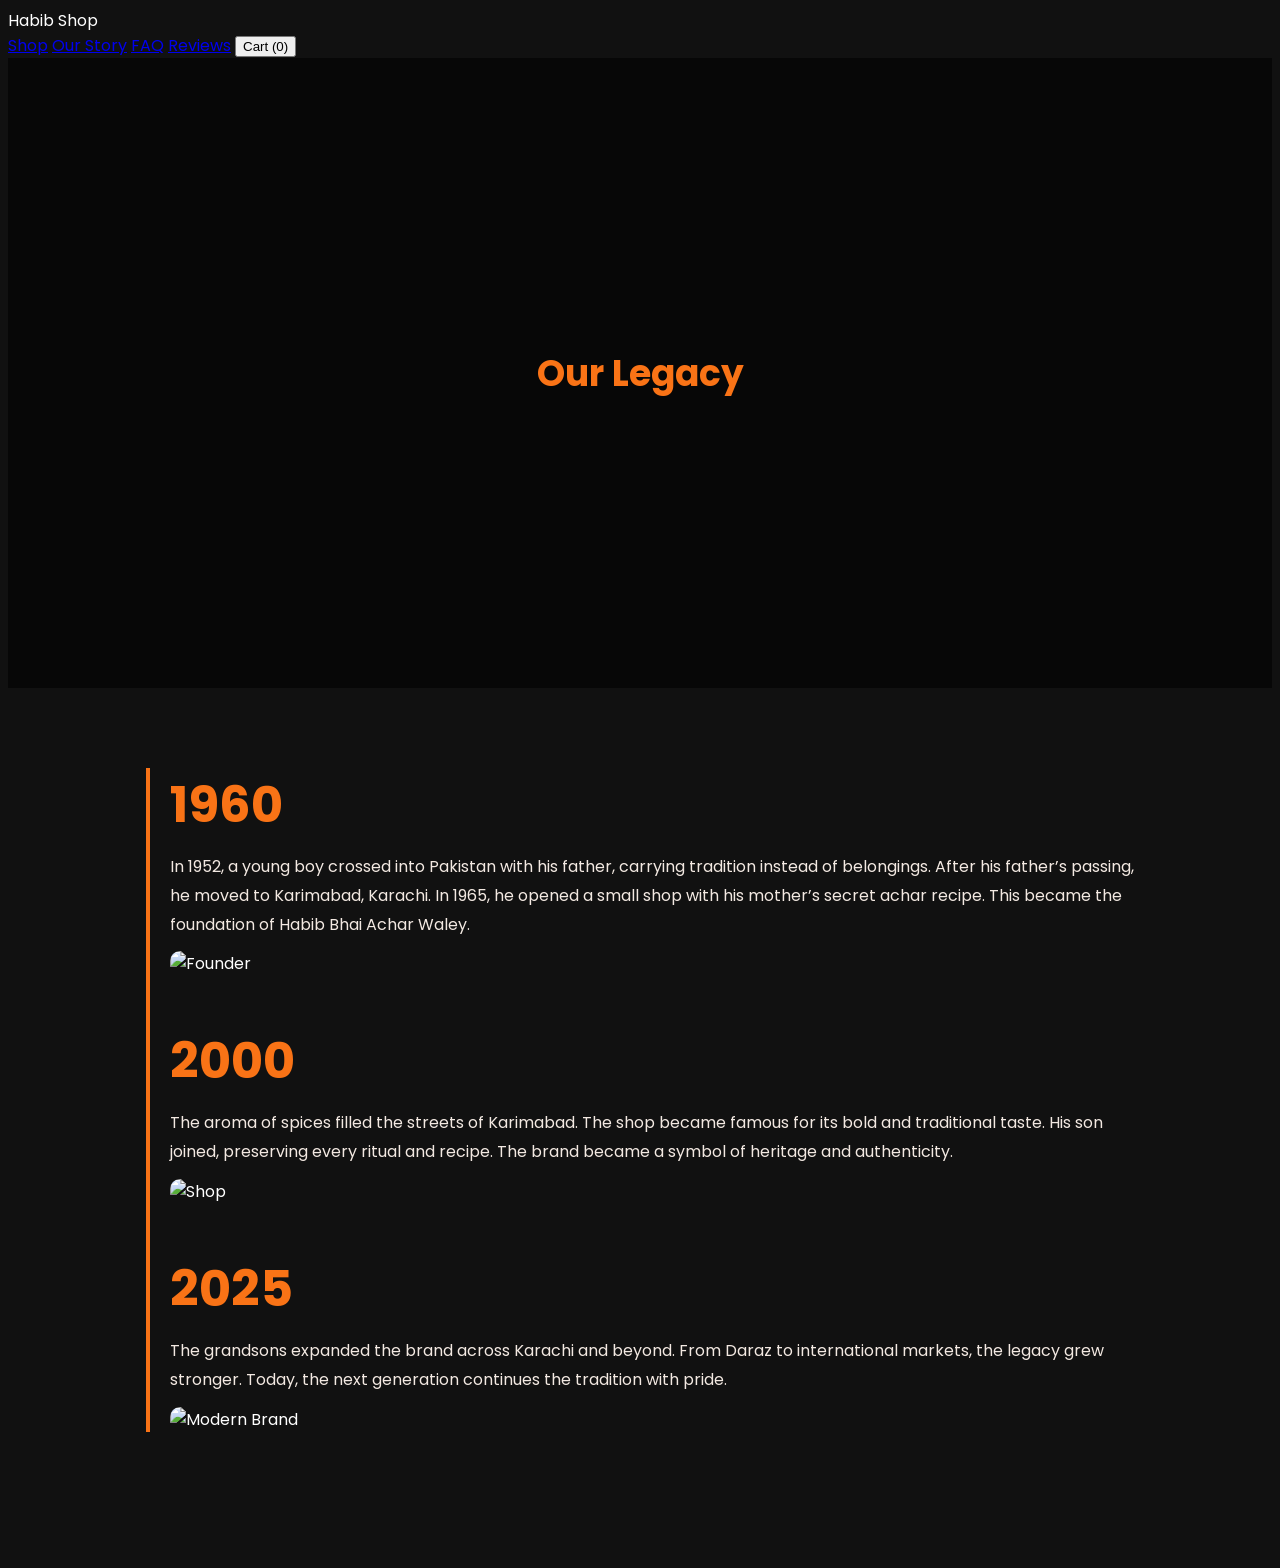
==== brand.html @ 045873b7 "Replace brand.html with the provided Brand History page (timeline) and integrate header/nav" ====
<!DOCTYPE html>
<html lang="en">
<head>
<meta charset="UTF-8">
<meta name="viewport" content="width=device-width, initial-scale=1.0">
<title>Brand History — Habib Shop</title>

<!-- Google Font -->
<link href="https://fonts.googleapis.com/css2?family=Poppins:wght@300;500;700&display=swap" rel="stylesheet">
<link rel="stylesheet" href="css/styles.css">

<style>
/* Page-specific overrides for the timeline (keeps mobile-first) */
body { background: #111; color: #fff; font-family: 'Poppins', sans-serif; }
.section { padding: 48px 6%; position: relative; }
.timeline { border-left: 4px solid #f97316; margin-left: 12px; padding-left: 20px; }
.card { margin-bottom: 48px; opacity: 0; transform: translateY(40px); transition: 700ms ease; }
.card.show { opacity: 1; transform: translateY(0); }
.year { font-size: 40px; font-weight: 700; color: #f97316; margin-bottom: 10px; }
.text { line-height: 1.8; font-size: 16px; color: #f3e9e2; }
.image { margin-top: 12px; overflow: hidden; border-radius:10px; }
.image img { width: 100%; display:block; transform: scale(1.12); transition: 900ms ease; border-radius:8px; }
.card.show img { transform: scale(1); }
.hero { height: 60vh; background: linear-gradient(rgba(0,0,0,0.6), rgba(0,0,0,0.6)), url('your-banner.jpg'); background-size: cover; display:flex; align-items:center; justify-content:center; text-align:center; }
.hero h1 { font-size: 36px; color: #f97316; margin:0; }
@media(min-width:700px){ .hero{height:70vh}.year{font-size:50px}.section{padding:80px 10%} }
</style>
</head>
<body>

<header class="topbar">
  <div class="logo">Habib Shop</div>
  <nav>
    <a href="index.html" class="nav-link">Shop</a>
    <a href="brand.html" class="nav-link">Our Story</a>
    <a href="faq.html" class="nav-link">FAQ</a>
    <a href="reviews.html" class="nav-link">Reviews</a>
    <button id="cartBtn" class="cart-btn">Cart (<span id="cartCount">0</span>)</button>
  </nav>
</header>

<!-- HERO -->
<div class="hero">
    <h1>Our Legacy</h1>
</div>

<!-- TIMELINE -->
<div class="section">
    <div class="timeline">

        <!-- 1960 -->
        <div class="card">
            <div class="year">1960</div>
            <div class="text">
                In 1952, a young boy crossed into Pakistan with his father, carrying tradition instead of belongings. 
                After his father’s passing, he moved to Karimabad, Karachi.  
                In 1965, he opened a small shop with his mother’s secret achar recipe.  
                This became the foundation of Habib Bhai Achar Waley.
            </div>
            <div class="image">
                <img src="founder.jpg" alt="Founder">
            </div>
        </div>

        <!-- 2000 -->
        <div class="card">
            <div class="year">2000</div>
            <div class="text">
                The aroma of spices filled the streets of Karimabad.  
                The shop became famous for its bold and traditional taste.  
                His son joined, preserving every ritual and recipe.  
                The brand became a symbol of heritage and authenticity.
            </div>
            <div class="image">
                <img src="shop.jpg" alt="Shop">
            </div>
        </div>

        <!-- 2025 -->
        <div class="card">
            <div class="year">2025</div>
            <div class="text">
                The grandsons expanded the brand across Karachi and beyond.  
                From Daraz to international markets, the legacy grew stronger.  
                Today, the next generation continues the tradition with pride.
            </div>
            <div class="image">
                <img src="modern.jpg" alt="Modern Brand">
            </div>
        </div>

    </div>
</div>

<script>
// SCROLL ANIMATION
const cards = document.querySelectorAll('.card');

function checkCards(){
  const trigger = window.innerHeight * 0.85;
  cards.forEach(card => {
    const top = card.getBoundingClientRect().top;
    if (top < trigger) card.classList.add('show');
  });
}

window.addEventListener('scroll', checkCards);
window.addEventListener('load', checkCards);

// Cart button opens existing cart modal if present
const cartBtn = document.getElementById('cartBtn');
if(cartBtn){cartBtn.addEventListener('click', ()=>{ const cm = document.getElementById('cartModal'); if(cm) cm.classList.remove('hidden'); }); }
</script>

</body>
</html>
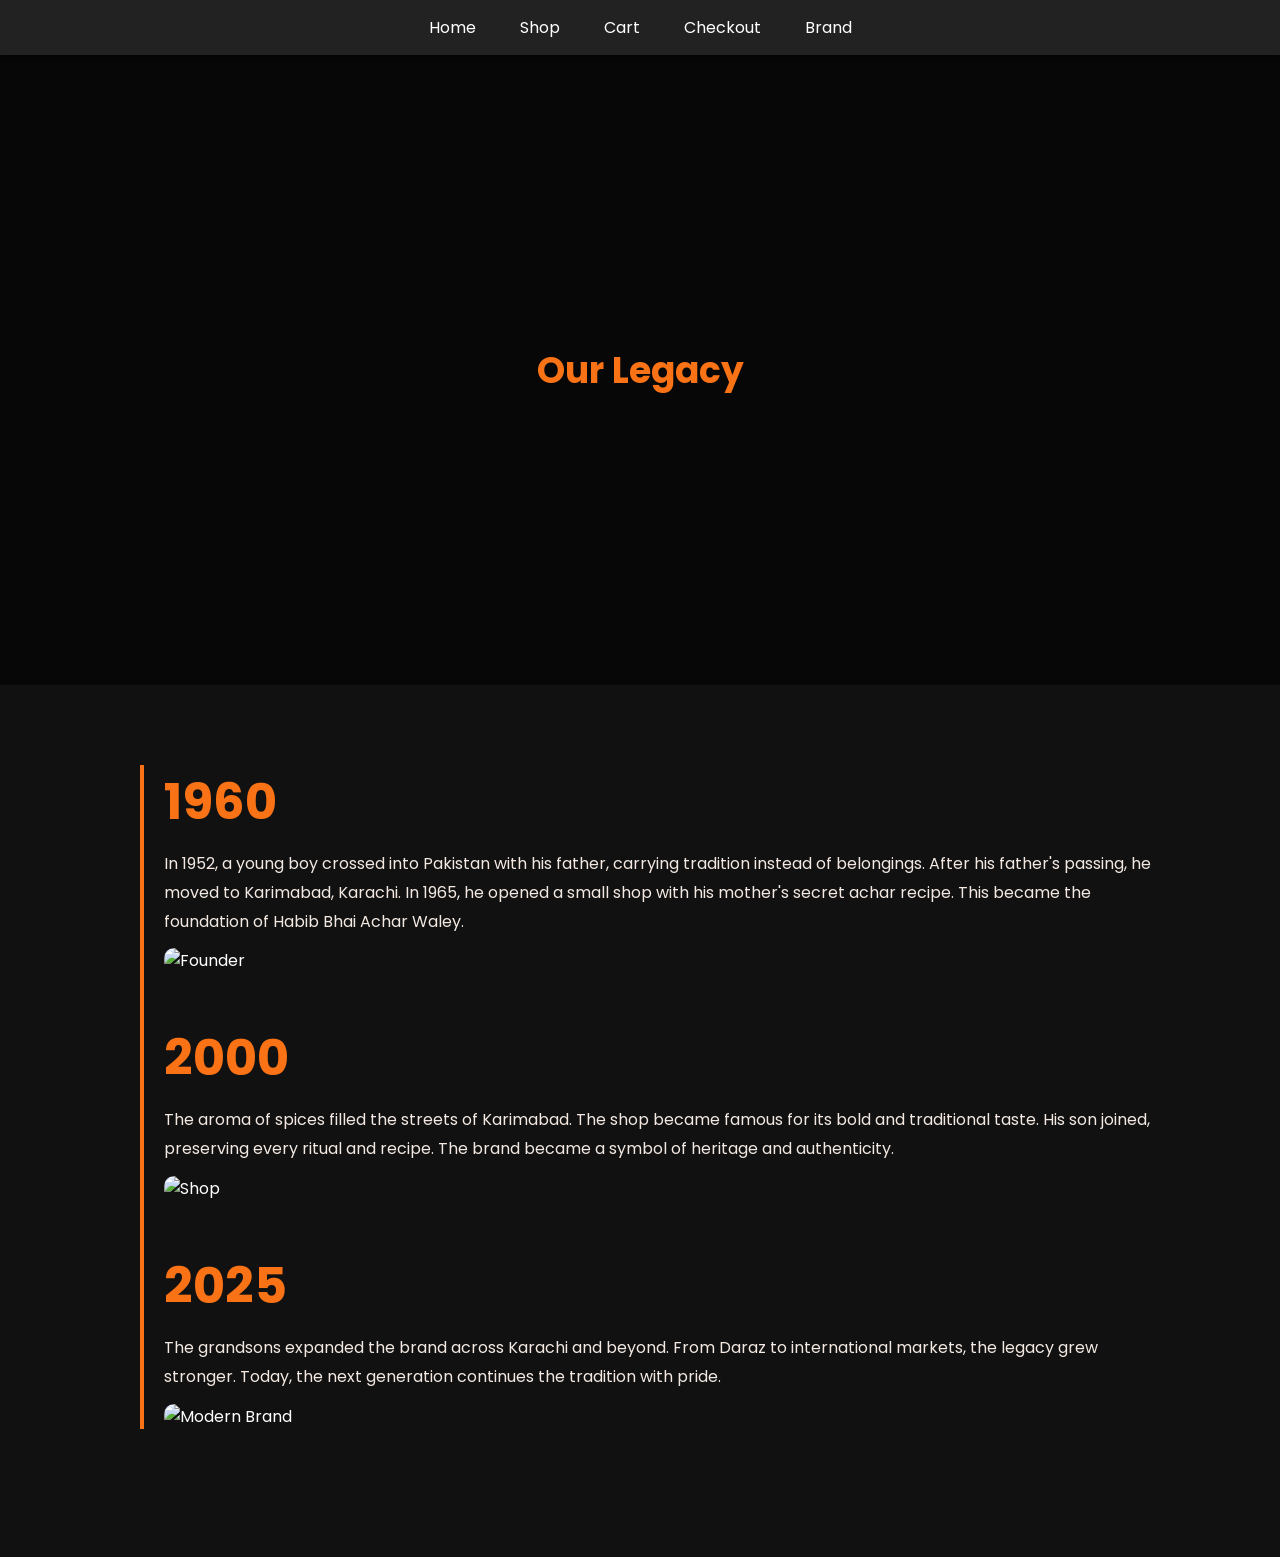
==== commit bffe0eba: "Add navigation bar to brand.html" ====
--- a/brand.html
+++ b/brand.html
@@ -11,7 +11,36 @@
 
 <style>
 /* Page-specific overrides for the timeline (keeps mobile-first) */
-body { background: #111; color: #fff; font-family: 'Poppins', sans-serif; }
+body { 
+    margin: 0;
+    background: #111; 
+    color: #fff; 
+    font-family: 'Poppins', sans-serif; 
+}
+
+/* NAVIGATION */
+nav {
+    background: #222;
+    padding: 15px 0;
+    text-align: center;
+    position: sticky;
+    top: 0;
+    z-index: 100;
+    box-shadow: 0 2px 5px rgba(0,0,0,0.5);
+}
+
+nav a {
+    color: white;
+    text-decoration: none;
+    margin: 0 20px;
+    font-size: 16px;
+    transition: 0.3s;
+}
+
+nav a:hover {
+    color: orange;
+}
+
 .section { padding: 48px 6%; position: relative; }
 .timeline { border-left: 4px solid #f97316; margin-left: 12px; padding-left: 20px; }
 .card { margin-bottom: 48px; opacity: 0; transform: translateY(40px); transition: 700ms ease; }
@@ -21,23 +50,20 @@
 .image { margin-top: 12px; overflow: hidden; border-radius:10px; }
 .image img { width: 100%; display:block; transform: scale(1.12); transition: 900ms ease; border-radius:8px; }
 .card.show img { transform: scale(1); }
-.hero { height: 60vh; background: linear-gradient(rgba(0,0,0,0.6), rgba(0,0,0,0.6)), url('your-banner.jpg'); background-size: cover; display:flex; align-items:center; justify-content:center; text-align:center; }
+.hero { height: 60vh; background: linear-gradient(rgba(0,0,0,0.6), rgba(0,0,0,0.6)), url('your-banner.jpg'); background-size: cover; display:flex; align-items:center; justify-content:center; }
 .hero h1 { font-size: 36px; color: #f97316; margin:0; }
 @media(min-width:700px){ .hero{height:70vh}.year{font-size:50px}.section{padding:80px 10%} }
 </style>
 </head>
 <body>
 
-<header class="topbar">
-  <div class="logo">Habib Shop</div>
-  <nav>
-    <a href="index.html" class="nav-link">Shop</a>
-    <a href="brand.html" class="nav-link">Our Story</a>
-    <a href="faq.html" class="nav-link">FAQ</a>
-    <a href="reviews.html" class="nav-link">Reviews</a>
-    <button id="cartBtn" class="cart-btn">Cart (<span id="cartCount">0</span>)</button>
-  </nav>
-</header>
+<nav>
+  <a href="index.html">Home</a>
+  <a href="shop.html">Shop</a>
+  <a href="cart.html">Cart</a>
+  <a href="checkout.html">Checkout</a>
+  <a href="brand.html">Brand</a>
+</nav>
 
 <!-- HERO -->
 <div class="hero">
@@ -53,8 +79,8 @@
             <div class="year">1960</div>
             <div class="text">
                 In 1952, a young boy crossed into Pakistan with his father, carrying tradition instead of belongings. 
-                After his father’s passing, he moved to Karimabad, Karachi.  
-                In 1965, he opened a small shop with his mother’s secret achar recipe.  
+                After his father's passing, he moved to Karimabad, Karachi.  
+                In 1965, he opened a small shop with his mother's secret achar recipe.  
                 This became the foundation of Habib Bhai Achar Waley.
             </div>
             <div class="image">
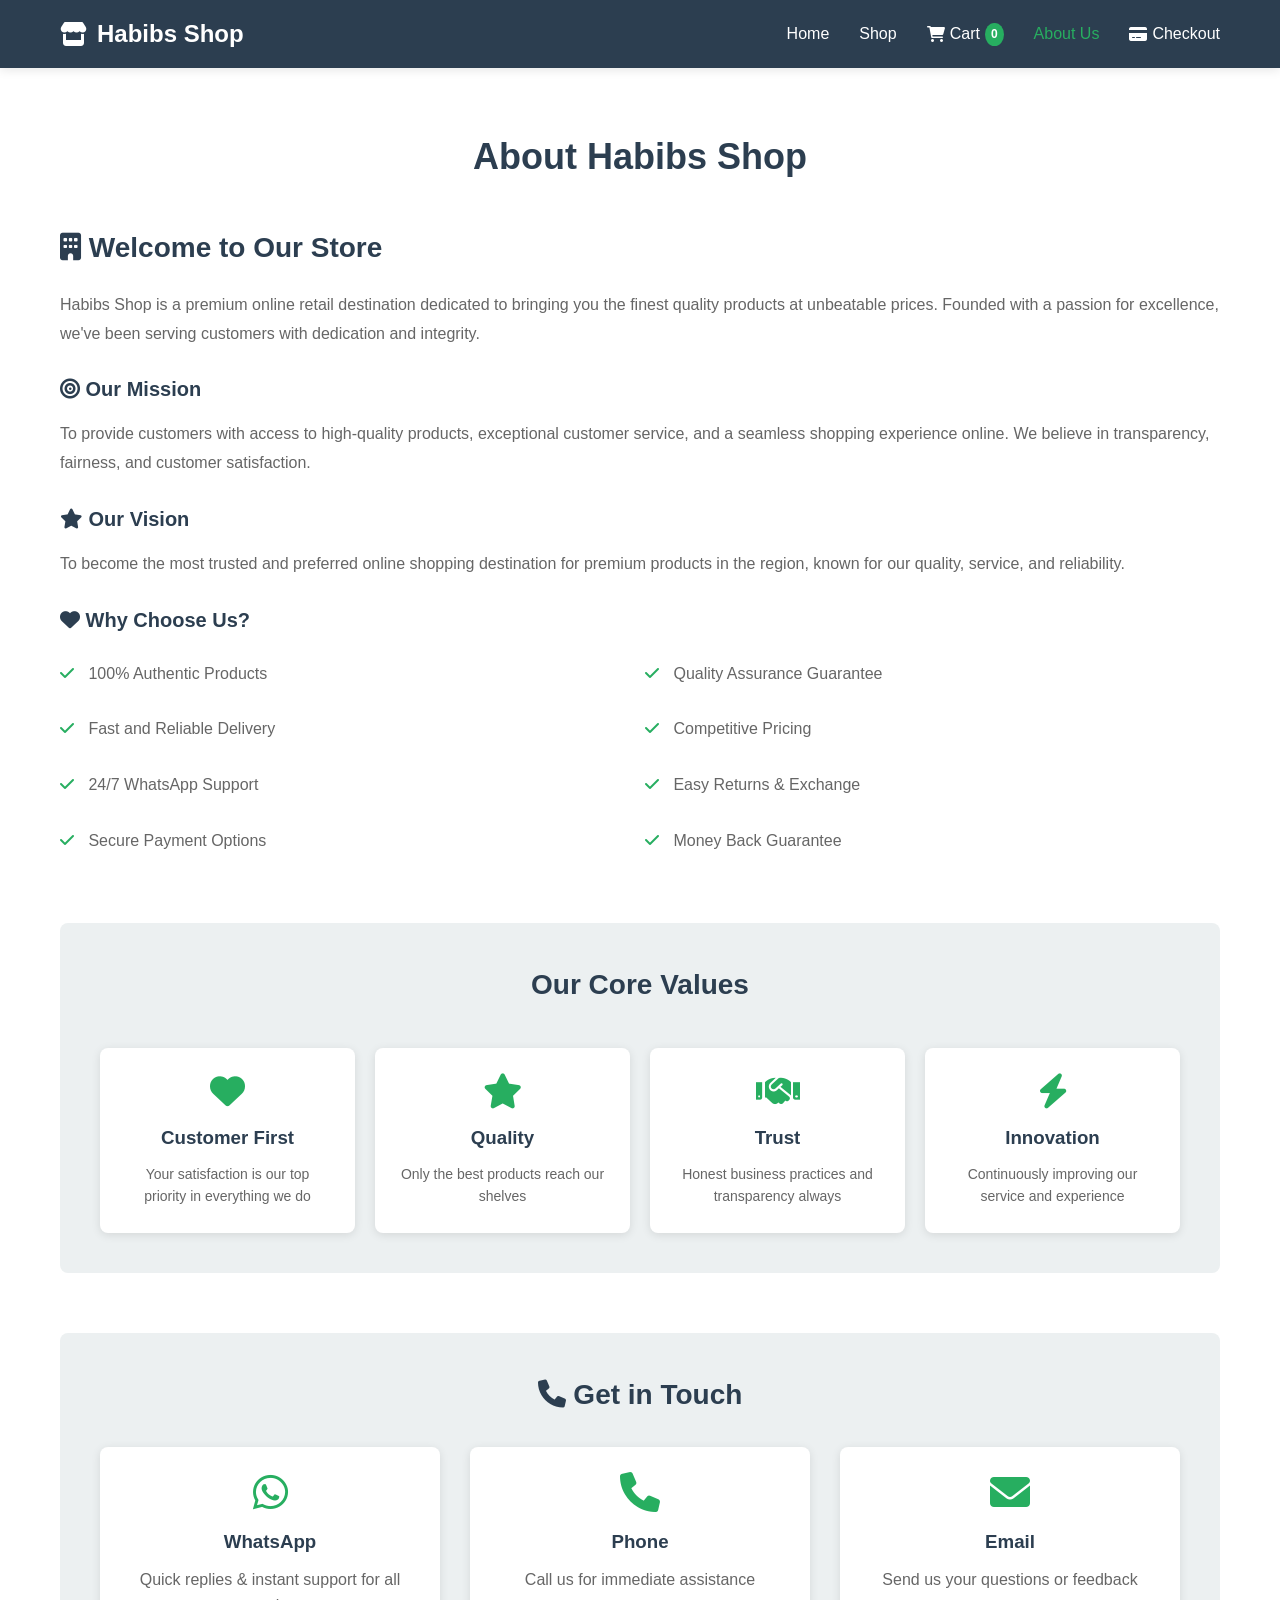
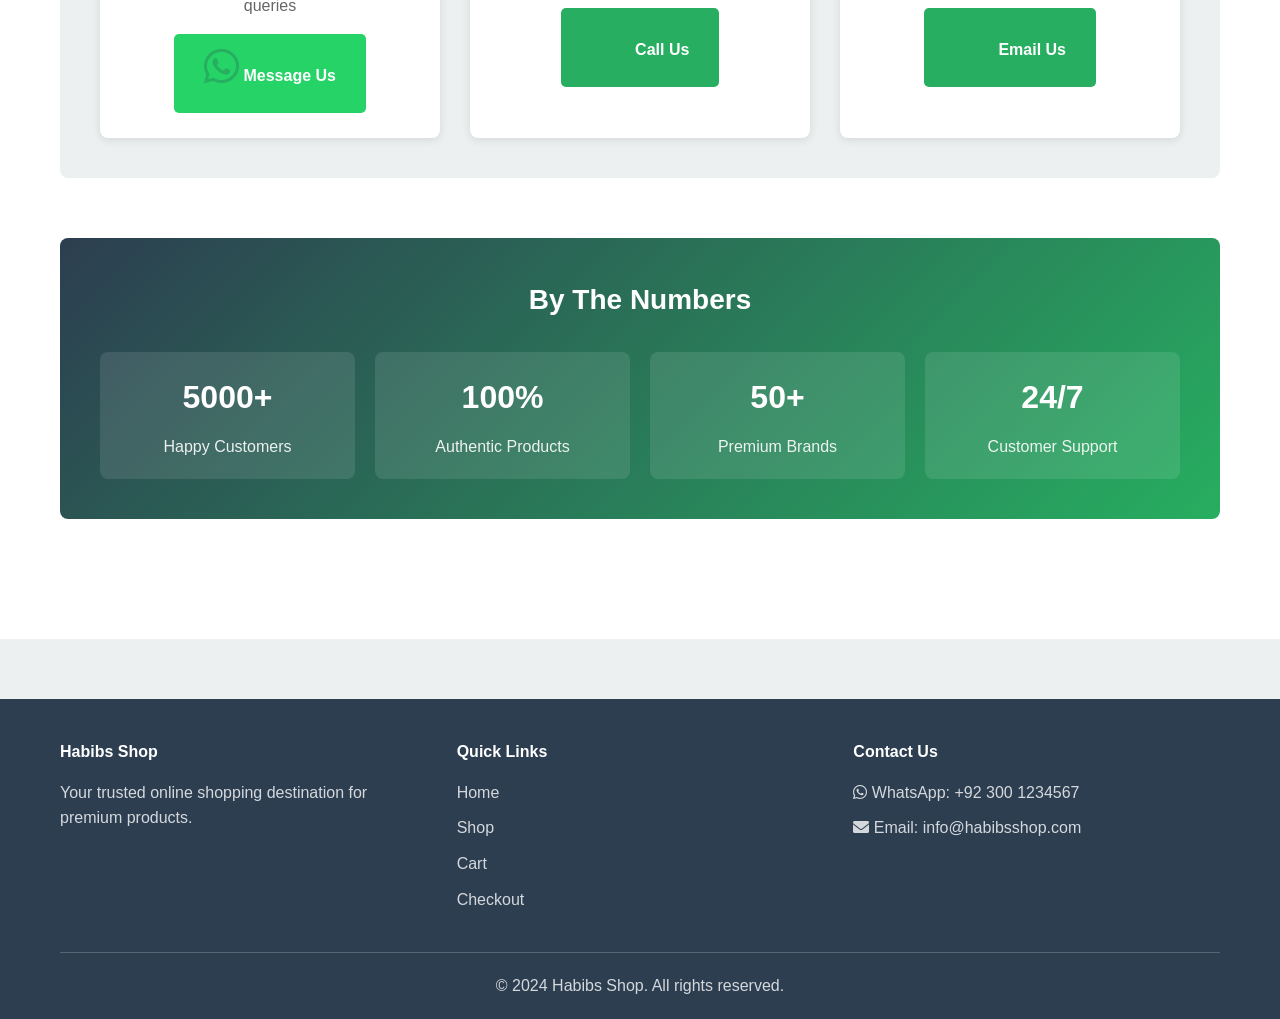
==== commit cf566ee6: "Redesigned complete website with professional styling, WhatsApp integration, and full shopping funct" ====
--- a/brand.html
+++ b/brand.html
@@ -1,142 +1,172 @@
 <!DOCTYPE html>
 <html lang="en">
 <head>
-<meta charset="UTF-8">
-<meta name="viewport" content="width=device-width, initial-scale=1.0">
-<title>Brand History — Habib Shop</title>
-
-<!-- Google Font -->
-<link href="https://fonts.googleapis.com/css2?family=Poppins:wght@300;500;700&display=swap" rel="stylesheet">
-<link rel="stylesheet" href="css/styles.css">
-
-<style>
-/* Page-specific overrides for the timeline (keeps mobile-first) */
-body { 
-    margin: 0;
-    background: #111; 
-    color: #fff; 
-    font-family: 'Poppins', sans-serif; 
-}
-
-/* NAVIGATION */
-nav {
-    background: #222;
-    padding: 15px 0;
-    text-align: center;
-    position: sticky;
-    top: 0;
-    z-index: 100;
-    box-shadow: 0 2px 5px rgba(0,0,0,0.5);
-}
-
-nav a {
-    color: white;
-    text-decoration: none;
-    margin: 0 20px;
-    font-size: 16px;
-    transition: 0.3s;
-}
-
-nav a:hover {
-    color: orange;
-}
-
-.section { padding: 48px 6%; position: relative; }
-.timeline { border-left: 4px solid #f97316; margin-left: 12px; padding-left: 20px; }
-.card { margin-bottom: 48px; opacity: 0; transform: translateY(40px); transition: 700ms ease; }
-.card.show { opacity: 1; transform: translateY(0); }
-.year { font-size: 40px; font-weight: 700; color: #f97316; margin-bottom: 10px; }
-.text { line-height: 1.8; font-size: 16px; color: #f3e9e2; }
-.image { margin-top: 12px; overflow: hidden; border-radius:10px; }
-.image img { width: 100%; display:block; transform: scale(1.12); transition: 900ms ease; border-radius:8px; }
-.card.show img { transform: scale(1); }
-.hero { height: 60vh; background: linear-gradient(rgba(0,0,0,0.6), rgba(0,0,0,0.6)), url('your-banner.jpg'); background-size: cover; display:flex; align-items:center; justify-content:center; }
-.hero h1 { font-size: 36px; color: #f97316; margin:0; }
-@media(min-width:700px){ .hero{height:70vh}.year{font-size:50px}.section{padding:80px 10%} }
-</style>
+    <meta charset="UTF-8">
+    <meta name="viewport" content="width=device-width, initial-scale=1.0">
+    <title>About Us - Habibs Shop</title>
+    <link rel="stylesheet" href="styles.css">
+    <link rel="stylesheet" href="https://cdnjs.cloudflare.com/ajax/libs/font-awesome/6.0.0/css/all.min.css">
 </head>
 <body>
-
-<nav>
-  <a href="index.html">Home</a>
-  <a href="shop.html">Shop</a>
-  <a href="cart.html">Cart</a>
-  <a href="checkout.html">Checkout</a>
-  <a href="brand.html">Brand</a>
-</nav>
-
-<!-- HERO -->
-<div class="hero">
-    <h1>Our Legacy</h1>
-</div>
-
-<!-- TIMELINE -->
-<div class="section">
-    <div class="timeline">
-
-        <!-- 1960 -->
-        <div class="card">
-            <div class="year">1960</div>
-            <div class="text">
-                In 1952, a young boy crossed into Pakistan with his father, carrying tradition instead of belongings. 
-                After his father's passing, he moved to Karimabad, Karachi.  
-                In 1965, he opened a small shop with his mother's secret achar recipe.  
-                This became the foundation of Habib Bhai Achar Waley.
-            </div>
-            <div class="image">
-                <img src="founder.jpg" alt="Founder">
+    <!-- Navigation -->
+    <nav class="navbar">
+        <div class="container">
+            <div class="nav-wrapper">
+                <div class="logo">
+                    <i class="fas fa-store"></i> Habibs Shop
+                </div>
+                <ul class="nav-menu">
+                    <li><a href="index.html">Home</a></li>
+                    <li><a href="shop.html">Shop</a></li>
+                    <li><a href="cart.html"><i class="fas fa-shopping-cart"></i> Cart <span id="cart-count" class="cart-badge">0</span></a></li>
+                    <li><a href="brand.html" class="active">About Us</a></li>
+                    <li><a href="checkout.html"><i class="fas fa-credit-card"></i> Checkout</a></li>
+                </ul>
+                <div class="hamburger">
+                    <span></span>
+                    <span></span>
+                    <span></span>
+                </div>
             </div>
         </div>
+    </nav>
 
-        <!-- 2000 -->
-        <div class="card">
-            <div class="year">2000</div>
-            <div class="text">
-                The aroma of spices filled the streets of Karimabad.  
-                The shop became famous for its bold and traditional taste.  
-                His son joined, preserving every ritual and recipe.  
-                The brand became a symbol of heritage and authenticity.
+    <!-- About Section -->
+    <section class="about">
+        <div class="container">
+            <h1>About Habibs Shop</h1>
+            
+            <div class="about-content">
+                <div class="about-text">
+                    <h2><i class="fas fa-building"></i> Welcome to Our Store</h2>
+                    <p>Habibs Shop is a premium online retail destination dedicated to bringing you the finest quality products at unbeatable prices. Founded with a passion for excellence, we've been serving customers with dedication and integrity.</p>
+                    
+                    <h3><i class="fas fa-bullseye"></i> Our Mission</h3>
+                    <p>To provide customers with access to high-quality products, exceptional customer service, and a seamless shopping experience online. We believe in transparency, fairness, and customer satisfaction.</p>
+                    
+                    <h3><i class="fas fa-star"></i> Our Vision</h3>
+                    <p>To become the most trusted and preferred online shopping destination for premium products in the region, known for our quality, service, and reliability.</p>
+                    
+                    <h3><i class="fas fa-heart"></i> Why Choose Us?</h3>
+                    <ul class="about-list">
+                        <li><i class="fas fa-check"></i> 100% Authentic Products</li>
+                        <li><i class="fas fa-check"></i> Quality Assurance Guarantee</li>
+                        <li><i class="fas fa-check"></i> Fast and Reliable Delivery</li>
+                        <li><i class="fas fa-check"></i> Competitive Pricing</li>
+                        <li><i class="fas fa-check"></i> 24/7 WhatsApp Support</li>
+                        <li><i class="fas fa-check"></i> Easy Returns & Exchange</li>
+                        <li><i class="fas fa-check"></i> Secure Payment Options</li>
+                        <li><i class="fas fa-check"></i> Money Back Guarantee</li>
+                    </ul>
+                </div>
             </div>
-            <div class="image">
-                <img src="shop.jpg" alt="Shop">
+
+            <!-- Values Section -->
+            <div class="values-section">
+                <h2>Our Core Values</h2>
+                <div class="values-grid">
+                    <div class="value-card">
+                        <i class="fas fa-heart"></i>
+                        <h3>Customer First</h3>
+                        <p>Your satisfaction is our top priority in everything we do</p>
+                    </div>
+                    <div class="value-card">
+                        <i class="fas fa-star"></i>
+                        <h3>Quality</h3>
+                        <p>Only the best products reach our shelves</p>
+                    </div>
+                    <div class="value-card">
+                        <i class="fas fa-handshake"></i>
+                        <h3>Trust</h3>
+                        <p>Honest business practices and transparency always</p>
+                    </div>
+                    <div class="value-card">
+                        <i class="fas fa-bolt"></i>
+                        <h3>Innovation</h3>
+                        <p>Continuously improving our service and experience</p>
+                    </div>
+                </div>
+            </div>
+
+            <!-- Contact Section -->
+            <div class="contact-section">
+                <h2><i class="fas fa-phone"></i> Get in Touch</h2>
+                <div class="contact-grid">
+                    <div class="contact-card">
+                        <i class="fab fa-whatsapp"></i>
+                        <h3>WhatsApp</h3>
+                        <p>Quick replies & instant support for all queries</p>
+                        <a href="https://wa.me/923001234567" target="_blank" class="btn btn-whatsapp"><i class="fab fa-whatsapp"></i> Message Us</a>
+                    </div>
+                    <div class="contact-card">
+                        <i class="fas fa-phone"></i>
+                        <h3>Phone</h3>
+                        <p>Call us for immediate assistance</p>
+                        <a href="tel:+923001234567" class="btn btn-primary"><i class="fas fa-phone"></i> Call Us</a>
+                    </div>
+                    <div class="contact-card">
+                        <i class="fas fa-envelope"></i>
+                        <h3>Email</h3>
+                        <p>Send us your questions or feedback</p>
+                        <a href="mailto:info@habibsshop.com" class="btn btn-primary"><i class="fas fa-envelope"></i> Email Us</a>
+                    </div>
+                </div>
+            </div>
+
+            <!-- Stats Section -->
+            <div class="stats-section">
+                <h2>By The Numbers</h2>
+                <div class="stats-grid">
+                    <div class="stat-card">
+                        <div class="stat-number">5000+</div>
+                        <div class="stat-label">Happy Customers</div>
+                    </div>
+                    <div class="stat-card">
+                        <div class="stat-number">100%</div>
+                        <div class="stat-label">Authentic Products</div>
+                    </div>
+                    <div class="stat-card">
+                        <div class="stat-number">50+</div>
+                        <div class="stat-label">Premium Brands</div>
+                    </div>
+                    <div class="stat-card">
+                        <div class="stat-number">24/7</div>
+                        <div class="stat-label">Customer Support</div>
+                    </div>
+                </div>
             </div>
         </div>
+    </section>
 
-        <!-- 2025 -->
-        <div class="card">
-            <div class="year">2025</div>
-            <div class="text">
-                The grandsons expanded the brand across Karachi and beyond.  
-                From Daraz to international markets, the legacy grew stronger.  
-                Today, the next generation continues the tradition with pride.
+    <!-- Footer -->
+    <footer class="footer">
+        <div class="container">
+            <div class="footer-content">
+                <div class="footer-section">
+                    <h4>Habibs Shop</h4>
+                    <p>Your trusted online shopping destination for premium products.</p>
+                </div>
+                <div class="footer-section">
+                    <h4>Quick Links</h4>
+                    <ul>
+                        <li><a href="index.html">Home</a></li>
+                        <li><a href="shop.html">Shop</a></li>
+                        <li><a href="cart.html">Cart</a></li>
+                        <li><a href="checkout.html">Checkout</a></li>
+                    </ul>
+                </div>
+                <div class="footer-section">
+                    <h4>Contact Us</h4>
+                    <p><i class="fab fa-whatsapp"></i> <a href="https://wa.me/923001234567" target="_blank">WhatsApp: +92 300 1234567</a></p>
+                    <p><i class="fas fa-envelope"></i> <a href="mailto:info@habibsshop.com">Email: info@habibsshop.com</a></p>
+                </div>
             </div>
-            <div class="image">
-                <img src="modern.jpg" alt="Modern Brand">
+            <div class="footer-bottom">
+                <p>&copy; 2024 Habibs Shop. All rights reserved.</p>
             </div>
         </div>
+    </footer>
 
-    </div>
-</div>
-
-<script>
-// SCROLL ANIMATION
-const cards = document.querySelectorAll('.card');
-
-function checkCards(){
-  const trigger = window.innerHeight * 0.85;
-  cards.forEach(card => {
-    const top = card.getBoundingClientRect().top;
-    if (top < trigger) card.classList.add('show');
-  });
-}
-
-window.addEventListener('scroll', checkCards);
-window.addEventListener('load', checkCards);
-
-// Cart button opens existing cart modal if present
-const cartBtn = document.getElementById('cartBtn');
-if(cartBtn){cartBtn.addEventListener('click', ()=>{ const cm = document.getElementById('cartModal'); if(cm) cm.classList.remove('hidden'); }); }
-</script>
-
+    <script src="script.js"></script>
 </body>
-</html>
+</html>
--- a/styles.css
+++ b/styles.css
@@ -0,0 +1,1084 @@
+/* Root Variables */
+:root {
+    --primary-color: #2c3e50;
+    --accent-color: #27ae60;
+    --whatsapp-color: #25d366;
+    --text-color: #333;
+    --light-bg: #ecf0f1;
+    --white: #fff;
+    --border-color: #bdc3c7;
+    --shadow: 0 2px 10px rgba(0,0,0,0.1);
+    --shadow-heavy: 0 5px 20px rgba(0,0,0,0.15);
+}
+
+/* Reset */
+* {
+    margin: 0;
+    padding: 0;
+    box-sizing: border-box;
+}
+
+body {
+    font-family: 'Segoe UI', Tahoma, Geneva, Verdana, sans-serif;
+    color: var(--text-color);
+    background-color: var(--light-bg);
+    line-height: 1.6;
+}
+
+.container {
+    max-width: 1200px;
+    margin: 0 auto;
+    padding: 0 20px;
+}
+
+/* Navigation */
+.navbar {
+    background: var(--primary-color);
+    color: var(--white);
+    padding: 15px 0;
+    position: sticky;
+    top: 0;
+    z-index: 100;
+    box-shadow: var(--shadow);
+}
+
+.nav-wrapper {
+    display: flex;
+    justify-content: space-between;
+    align-items: center;
+}
+
+.logo {
+    font-size: 24px;
+    font-weight: bold;
+    display: flex;
+    align-items: center;
+    gap: 10px;
+}
+
+.nav-menu {
+    display: flex;
+    list-style: none;
+    gap: 30px;
+}
+
+.nav-menu a {
+    color: var(--white);
+    text-decoration: none;
+    transition: all 0.3s ease;
+    display: flex;
+    align-items: center;
+    gap: 5px;
+}
+
+.nav-menu a:hover,
+.nav-menu a.active {
+    color: var(--accent-color);
+}
+
+.cart-badge {
+    background: var(--accent-color);
+    color: var(--white);
+    border-radius: 50%;
+    padding: 2px 6px;
+    font-size: 12px;
+    font-weight: bold;
+}
+
+.hamburger {
+    display: none;
+    flex-direction: column;
+    cursor: pointer;
+}
+
+.hamburger span {
+    width: 25px;
+    height: 3px;
+    background: var(--white);
+    margin: 5px 0;
+    transition: all 0.3s ease;
+}
+
+/* Hero Section */
+.hero {
+    background: linear-gradient(135deg, var(--primary-color) 0%, var(--accent-color) 100%);
+    color: var(--white);
+    padding: 100px 20px;
+    text-align: center;
+}
+
+.hero-content h1 {
+    font-size: 48px;
+    margin-bottom: 20px;
+}
+
+.hero-content p {
+    font-size: 20px;
+    margin-bottom: 30px;
+    opacity: 0.9;
+}
+
+/* Buttons */
+.btn {
+    display: inline-block;
+    padding: 12px 30px;
+    border-radius: 5px;
+    text-decoration: none;
+    font-weight: 600;
+    transition: all 0.3s ease;
+    border: none;
+    cursor: pointer;
+    font-size: 16px;
+}
+
+.btn-primary {
+    background: var(--accent-color);
+    color: var(--white);
+}
+
+.btn-primary:hover {
+    background: #229954;
+    transform: translateY(-2px);
+    box-shadow: var(--shadow-heavy);
+}
+
+.btn-whatsapp {
+    background: var(--whatsapp-color);
+    color: var(--white);
+}
+
+.btn-whatsapp:hover {
+    background: #20ba5a;
+    transform: translateY(-2px);
+    box-shadow: var(--shadow-heavy);
+}
+
+.btn-secondary {
+    background: var(--border-color);
+    color: var(--text-color);
+}
+
+.btn-secondary:hover {
+    background: #a8adb5;
+}
+
+.btn-block {
+    width: 100%;
+    display: block;
+    margin-bottom: 10px;
+}
+
+/* CTA Section */
+.cta-section {
+    background: linear-gradient(135deg, var(--accent-color) 0%, #20ba5a 100%);
+    color: var(--white);
+    padding: 60px 20px;
+    text-align: center;
+    margin: 40px 0;
+}
+
+.cta-content h2 {
+    font-size: 36px;
+    margin-bottom: 15px;
+}
+
+.cta-content p {
+    font-size: 18px;
+    margin-bottom: 30px;
+    opacity: 0.9;
+}
+
+.cta-buttons {
+    display: flex;
+    gap: 15px;
+    justify-content: center;
+    flex-wrap: wrap;
+}
+
+/* Featured Products */
+.featured {
+    padding: 60px 20px;
+    background: var(--white);
+}
+
+.featured h2,
+.shop h1,
+.cart-section h1,
+.checkout-section h1,
+.about h1 {
+    font-size: 36px;
+    margin-bottom: 40px;
+    text-align: center;
+    color: var(--primary-color);
+}
+
+.products-grid {
+    display: grid;
+    grid-template-columns: repeat(auto-fill, minmax(250px, 1fr));
+    gap: 30px;
+}
+
+.product-card {
+    background: var(--white);
+    border-radius: 8px;
+    overflow: hidden;
+    box-shadow: var(--shadow);
+    transition: all 0.3s ease;
+    cursor: pointer;
+}
+
+.product-card:hover {
+    transform: translateY(-10px);
+    box-shadow: var(--shadow-heavy);
+}
+
+.product-image {
+    width: 100%;
+    height: 200px;
+    background: var(--light-bg);
+    display: flex;
+    align-items: center;
+    justify-content: center;
+    font-size: 50px;
+    color: var(--border-color);
+    position: relative;
+    overflow: hidden;
+}
+
+.product-image img {
+    width: 100%;
+    height: 100%;
+    object-fit: cover;
+}
+
+.product-badge {
+    position: absolute;
+    top: 10px;
+    right: 10px;
+    background: var(--accent-color);
+    color: var(--white);
+    padding: 5px 10px;
+    border-radius: 3px;
+    font-size: 12px;
+    font-weight: bold;
+}
+
+.product-info {
+    padding: 20px;
+}
+
+.product-category {
+    color: var(--accent-color);
+    font-size: 12px;
+    text-transform: uppercase;
+    margin-bottom: 5px;
+}
+
+.product-name {
+    font-size: 18px;
+    font-weight: 600;
+    margin-bottom: 10px;
+    color: var(--primary-color);
+}
+
+.product-desc {
+    color: #666;
+    font-size: 14px;
+    margin-bottom: 15px;
+    height: 40px;
+    overflow: hidden;
+}
+
+.product-footer {
+    display: flex;
+    justify-content: space-between;
+    align-items: center;
+}
+
+.product-price {
+    font-size: 20px;
+    font-weight: bold;
+    color: var(--accent-color);
+}
+
+.product-btn {
+    background: var(--primary-color);
+    color: var(--white);
+    border: none;
+    padding: 8px 15px;
+    border-radius: 4px;
+    cursor: pointer;
+    transition: all 0.3s ease;
+    font-size: 14px;
+}
+
+.product-btn:hover {
+    background: var(--accent-color);
+}
+
+/* Why Choose Us */
+.why-choose {
+    padding: 60px 20px;
+    background: var(--light-bg);
+}
+
+.why-choose h2 {
+    font-size: 36px;
+    margin-bottom: 40px;
+    text-align: center;
+    color: var(--primary-color);
+}
+
+.features-grid {
+    display: grid;
+    grid-template-columns: repeat(auto-fit, minmax(250px, 1fr));
+    gap: 30px;
+}
+
+.feature-card {
+    background: var(--white);
+    padding: 30px;
+    border-radius: 8px;
+    text-align: center;
+    box-shadow: var(--shadow);
+    transition: all 0.3s ease;
+}
+
+.feature-card:hover {
+    transform: translateY(-5px);
+    box-shadow: var(--shadow-heavy);
+}
+
+.feature-card i {
+    font-size: 40px;
+    color: var(--accent-color);
+    margin-bottom: 15px;
+}
+
+.feature-card h3 {
+    font-size: 20px;
+    margin-bottom: 10px;
+    color: var(--primary-color);
+}
+
+.feature-card p {
+    color: #666;
+}
+
+/* Filters */
+.filters {
+    display: flex;
+    gap: 20px;
+    margin-bottom: 40px;
+    flex-wrap: wrap;
+    background: var(--white);
+    padding: 20px;
+    border-radius: 8px;
+    box-shadow: var(--shadow);
+}
+
+.filter-group {
+    display: flex;
+    align-items: center;
+    gap: 10px;
+}
+
+.filter-group label {
+    font-weight: 600;
+    color: var(--primary-color);
+}
+
+.filter-group select {
+    padding: 8px 15px;
+    border: 1px solid var(--border-color);
+    border-radius: 4px;
+    background: var(--white);
+    cursor: pointer;
+    font-size: 14px;
+}
+
+/* Modal */
+.modal {
+    display: none;
+    position: fixed;
+    z-index: 1000;
+    left: 0;
+    top: 0;
+    width: 100%;
+    height: 100%;
+    background-color: rgba(0,0,0,0.6);
+    animation: fadeIn 0.3s ease;
+}
+
+.modal-content {
+    background-color: var(--white);
+    margin: 5% auto;
+    padding: 0;
+    width: 90%;
+    max-width: 800px;
+    border-radius: 8px;
+    box-shadow: var(--shadow-heavy);
+    animation: slideDown 0.3s ease;
+}
+
+.close {
+    color: var(--text-color);
+    position: absolute;
+    right: 20px;
+    top: 10px;
+    font-size: 28px;
+    font-weight: bold;
+    cursor: pointer;
+}
+
+.close:hover {
+    color: var(--accent-color);
+}
+
+.modal-body {
+    display: grid;
+    grid-template-columns: 1fr 1fr;
+    gap: 30px;
+    padding: 30px;
+}
+
+.modal-body img {
+    width: 100%;
+    height: 300px;
+    object-fit: cover;
+    border-radius: 8px;
+}
+
+.modal-info h2 {
+    color: var(--primary-color);
+    margin-bottom: 10px;
+}
+
+.modal-info p {
+    color: #666;
+    margin-bottom: 15px;
+}
+
+.modal-details p {
+    margin-bottom: 10px;
+}
+
+.quantity-selector {
+    display: flex;
+    align-items: center;
+    gap: 10px;
+    margin-bottom: 15px;
+}
+
+.quantity-selector button {
+    background: var(--light-bg);
+    border: 1px solid var(--border-color);
+    width: 40px;
+    height: 40px;
+    border-radius: 4px;
+    cursor: pointer;
+    transition: all 0.3s ease;
+}
+
+.quantity-selector button:hover {
+    background: var(--accent-color);
+    color: var(--white);
+}
+
+.quantity-selector input {
+    width: 60px;
+    padding: 8px;
+    border: 1px solid var(--border-color);
+    border-radius: 4px;
+    text-align: center;
+}
+
+.modal-actions {
+    display: flex;
+    flex-direction: column;
+    gap: 10px;
+}
+
+/* Cart */
+.cart-wrapper {
+    display: grid;
+    grid-template-columns: 1fr 350px;
+    gap: 30px;
+    margin-bottom: 40px;
+}
+
+.cart-items {
+    background: var(--white);
+    border-radius: 8px;
+    padding: 20px;
+    box-shadow: var(--shadow);
+}
+
+.empty-cart {
+    text-align: center;
+    padding: 40px;
+    color: #666;
+}
+
+.empty-cart i {
+    font-size: 60px;
+    color: var(--light-bg);
+    margin-bottom: 20px;
+}
+
+.cart-item {
+    display: grid;
+    grid-template-columns: 80px 1fr auto;
+    gap: 20px;
+    padding: 20px;
+    border-bottom: 1px solid var(--light-bg);
+    align-items: center;
+}
+
+.cart-item:last-child {
+    border-bottom: none;
+}
+
+.cart-item-image {
+    width: 80px;
+    height: 80px;
+    background: var(--light-bg);
+    border-radius: 4px;
+    display: flex;
+    align-items: center;
+    justify-content: center;
+    font-size: 30px;
+}
+
+.cart-item-details {
+    display: flex;
+    flex-direction: column;
+    gap: 5px;
+}
+
+.cart-item-name {
+    font-weight: 600;
+    color: var(--primary-color);
+}
+
+.cart-item-price {
+    color: var(--accent-color);
+    font-weight: bold;
+}
+
+.cart-item-actions {
+    display: flex;
+    align-items: center;
+    gap: 10px;
+}
+
+.cart-item-actions input {
+    width: 50px;
+    padding: 5px;
+    border: 1px solid var(--border-color);
+    border-radius: 4px;
+    text-align: center;
+}
+
+.remove-btn {
+    background: #e74c3c;
+    color: var(--white);
+    border: none;
+    padding: 5px 10px;
+    border-radius: 4px;
+    cursor: pointer;
+}
+
+.remove-btn:hover {
+    background: #c0392b;
+}
+
+.cart-summary {
+    background: var(--white);
+    border-radius: 8px;
+    padding: 20px;
+    box-shadow: var(--shadow);
+    height: fit-content;
+}
+
+.cart-summary h2 {
+    color: var(--primary-color);
+    margin-bottom: 20px;
+    font-size: 20px;
+}
+
+.summary-item {
+    display: flex;
+    justify-content: space-between;
+    padding: 10px 0;
+    border-bottom: 1px solid var(--light-bg);
+}
+
+.summary-item.total {
+    border-bottom: none;
+    font-size: 18px;
+    font-weight: bold;
+    color: var(--primary-color);
+    padding-top: 10px;
+}
+
+/* Checkout */
+.checkout-wrapper {
+    display: grid;
+    grid-template-columns: 1fr 350px;
+    gap: 30px;
+    margin-bottom: 40px;
+}
+
+.checkout-form {
+    background: var(--white);
+    border-radius: 8px;
+    padding: 30px;
+    box-shadow: var(--shadow);
+}
+
+.checkout-form h2 {
+    color: var(--primary-color);
+    margin-bottom: 20px;
+    font-size: 20px;
+}
+
+.form-group {
+    margin-bottom: 15px;
+}
+
+.form-group label {
+    display: block;
+    margin-bottom: 5px;
+    font-weight: 600;
+    color: var(--primary-color);
+}
+
+.form-group input,
+.form-group select {
+    width: 100%;
+    padding: 10px;
+    border: 1px solid var(--border-color);
+    border-radius: 4px;
+    font-size: 14px;
+}
+
+.form-group input:focus,
+.form-group select:focus {
+    outline: none;
+    border-color: var(--accent-color);
+    box-shadow: 0 0 5px rgba(39, 174, 96, 0.2);
+}
+
+.form-row {
+    display: grid;
+    grid-template-columns: 1fr 1fr;
+    gap: 20px;
+}
+
+.delivery-options,
+.payment-options {
+    display: flex;
+    flex-direction: column;
+    gap: 15px;
+}
+
+.delivery-option,
+.payment-option {
+    display: flex;
+    align-items: center;
+    gap: 10px;
+    cursor: pointer;
+    padding: 10px;
+    border: 1px solid var(--border-color);
+    border-radius: 4px;
+    transition: all 0.3s ease;
+}
+
+.delivery-option:hover,
+.payment-option:hover {
+    background: var(--light-bg);
+}
+
+.delivery-option input,
+.payment-option input {
+    cursor: pointer;
+}
+
+.checkout-summary {
+    background: var(--white);
+    border-radius: 8px;
+    padding: 20px;
+    box-shadow: var(--shadow);
+    height: fit-content;
+}
+
+.checkout-summary h2 {
+    color: var(--primary-color);
+    margin-bottom: 20px;
+    font-size: 20px;
+}
+
+#orderItems {
+    margin-bottom: 20px;
+    max-height: 400px;
+    overflow-y: auto;
+}
+
+.order-item {
+    display: flex;
+    justify-content: space-between;
+    padding: 10px 0;
+    border-bottom: 1px solid var(--light-bg);
+    font-size: 14px;
+}
+
+/* About Section */
+.about {
+    padding: 60px 20px;
+    background: var(--white);
+}
+
+.about-content {
+    margin-bottom: 60px;
+}
+
+.about-text h2 {
+    color: var(--primary-color);
+    font-size: 28px;
+    margin-bottom: 20px;
+}
+
+.about-text h3 {
+    color: var(--primary-color);
+    font-size: 20px;
+    margin-top: 25px;
+    margin-bottom: 15px;
+}
+
+.about-text p {
+    color: #666;
+    margin-bottom: 15px;
+    line-height: 1.8;
+}
+
+.about-list {
+    list-style: none;
+    margin-bottom: 20px;
+    display: grid;
+    grid-template-columns: 1fr 1fr;
+    gap: 10px;
+}
+
+.about-list li {
+    padding: 10px 0;
+    color: #666;
+}
+
+.about-list i {
+    color: var(--accent-color);
+    margin-right: 10px;
+}
+
+.values-section {
+    padding: 40px;
+    background: var(--light-bg);
+    border-radius: 8px;
+    margin-bottom: 60px;
+}
+
+.values-section h2 {
+    font-size: 28px;
+    margin-bottom: 40px;
+    text-align: center;
+    color: var(--primary-color);
+}
+
+.values-grid {
+    display: grid;
+    grid-template-columns: repeat(auto-fit, minmax(200px, 1fr));
+    gap: 20px;
+}
+
+.value-card {
+    background: var(--white);
+    padding: 25px;
+    border-radius: 8px;
+    text-align: center;
+    box-shadow: var(--shadow);
+}
+
+.value-card i {
+    font-size: 35px;
+    color: var(--accent-color);
+    margin-bottom: 15px;
+}
+
+.value-card h3 {
+    color: var(--primary-color);
+    margin-bottom: 10px;
+}
+
+.value-card p {
+    color: #666;
+    font-size: 14px;
+}
+
+.contact-section {
+    background: var(--light-bg);
+    padding: 40px;
+    border-radius: 8px;
+    margin-bottom: 60px;
+}
+
+.contact-section h2 {
+    font-size: 28px;
+    margin-bottom: 30px;
+    text-align: center;
+    color: var(--primary-color);
+}
+
+.contact-grid {
+    display: grid;
+    grid-template-columns: repeat(auto-fit, minmax(250px, 1fr));
+    gap: 30px;
+}
+
+.contact-card {
+    background: var(--white);
+    padding: 25px;
+    border-radius: 8px;
+    text-align: center;
+    box-shadow: var(--shadow);
+}
+
+.contact-card i {
+    font-size: 40px;
+    color: var(--accent-color);
+    margin-bottom: 15px;
+}
+
+.contact-card h3 {
+    color: var(--primary-color);
+    margin-bottom: 10px;
+}
+
+.contact-card p {
+    color: #666;
+    margin-bottom: 15px;
+}
+
+/* Stats Section */
+.stats-section {
+    background: linear-gradient(135deg, var(--primary-color) 0%, var(--accent-color) 100%);
+    color: var(--white);
+    padding: 40px;
+    border-radius: 8px;
+    margin-bottom: 60px;
+}
+
+.stats-section h2 {
+    font-size: 28px;
+    margin-bottom: 30px;
+    text-align: center;
+}
+
+.stats-grid {
+    display: grid;
+    grid-template-columns: repeat(auto-fit, minmax(150px, 1fr));
+    gap: 20px;
+}
+
+.stat-card {
+    text-align: center;
+    padding: 20px;
+    background: rgba(255,255,255,0.1);
+    border-radius: 8px;
+}
+
+.stat-number {
+    font-size: 32px;
+    font-weight: bold;
+    margin-bottom: 10px;
+}
+
+.stat-label {
+    font-size: 16px;
+    opacity: 0.9;
+}
+
+/* Footer */
+.footer {
+    background: var(--primary-color);
+    color: var(--white);
+    padding: 40px 20px 20px;
+    margin-top: 60px;
+}
+
+.footer-content {
+    display: grid;
+    grid-template-columns: repeat(auto-fit, minmax(250px, 1fr));
+    gap: 30px;
+    margin-bottom: 30px;
+}
+
+.footer-section h4 {
+    margin-bottom: 15px;
+}
+
+.footer-section p {
+    color: rgba(255,255,255,0.8);
+    margin-bottom: 10px;
+}
+
+.footer-section ul {
+    list-style: none;
+}
+
+.footer-section ul li {
+    margin-bottom: 10px;
+}
+
+.footer-section a {
+    color: rgba(255,255,255,0.8);
+    text-decoration: none;
+    transition: all 0.3s ease;
+}
+
+.footer-section a:hover {
+    color: var(--accent-color);
+}
+
+.footer-bottom {
+    text-align: center;
+    padding-top: 20px;
+    border-top: 1px solid rgba(255,255,255,0.2);
+    color: rgba(255,255,255,0.8);
+}
+
+/* Animations */
+@keyframes fadeIn {
+    from {
+        opacity: 0;
+    }
+    to {
+        opacity: 1;
+    }
+}
+
+@keyframes slideDown {
+    from {
+        transform: translateY(-50px);
+        opacity: 0;
+    }
+    to {
+        transform: translateY(0);
+        opacity: 1;
+    }
+}
+
+/* Responsive */
+@media (max-width: 768px) {
+    .nav-menu {
+        display: none;
+        position: absolute;
+        top: 70px;
+        left: 0;
+        width: 100%;
+        flex-direction: column;
+        background: var(--primary-color);
+        padding: 20px;
+        gap: 15px;
+    }
+
+    .nav-menu.active {
+        display: flex;
+    }
+
+    .hamburger {
+        display: flex;
+    }
+
+    .hero-content h1 {
+        font-size: 32px;
+    }
+
+    .hero-content p {
+        font-size: 16px;
+    }
+
+    .products-grid {
+        grid-template-columns: repeat(auto-fill, minmax(150px, 1fr));
+        gap: 15px;
+    }
+
+    .modal-body {
+        grid-template-columns: 1fr;
+    }
+
+    .cart-wrapper,
+    .checkout-wrapper {
+        grid-template-columns: 1fr;
+    }
+
+    .form-row {
+        grid-template-columns: 1fr;
+    }
+
+    .values-grid,
+    .stats-grid {
+        grid-template-columns: 1fr 1fr;
+    }
+
+    .featured h2,
+    .shop h1,
+    .cart-section h1,
+    .checkout-section h1,
+    .about h1 {
+        font-size: 24px;
+    }
+
+    .cta-buttons {
+        flex-direction: column;
+    }
+
+    .filters {
+        flex-direction: column;
+    }
+}
+
+@media (max-width: 480px) {
+    .container {
+        padding: 0 15px;
+    }
+
+    .products-grid {
+        grid-template-columns: repeat(auto-fill, minmax(120px, 1fr));
+    }
+
+    .hero {
+        padding: 50px 20px;
+    }
+
+    .hero-content h1 {
+        font-size: 24px;
+    }
+
+    .cart-item {
+        grid-template-columns: 1fr;
+    }
+
+    .btn {
+        padding: 10px 20px;
+        font-size: 14px;
+    }
+
+    .about-list {
+        grid-template-columns: 1fr;
+    }
+
+    .values-grid,
+    .stats-grid {
+        grid-template-columns: 1fr;
+    }
+}
